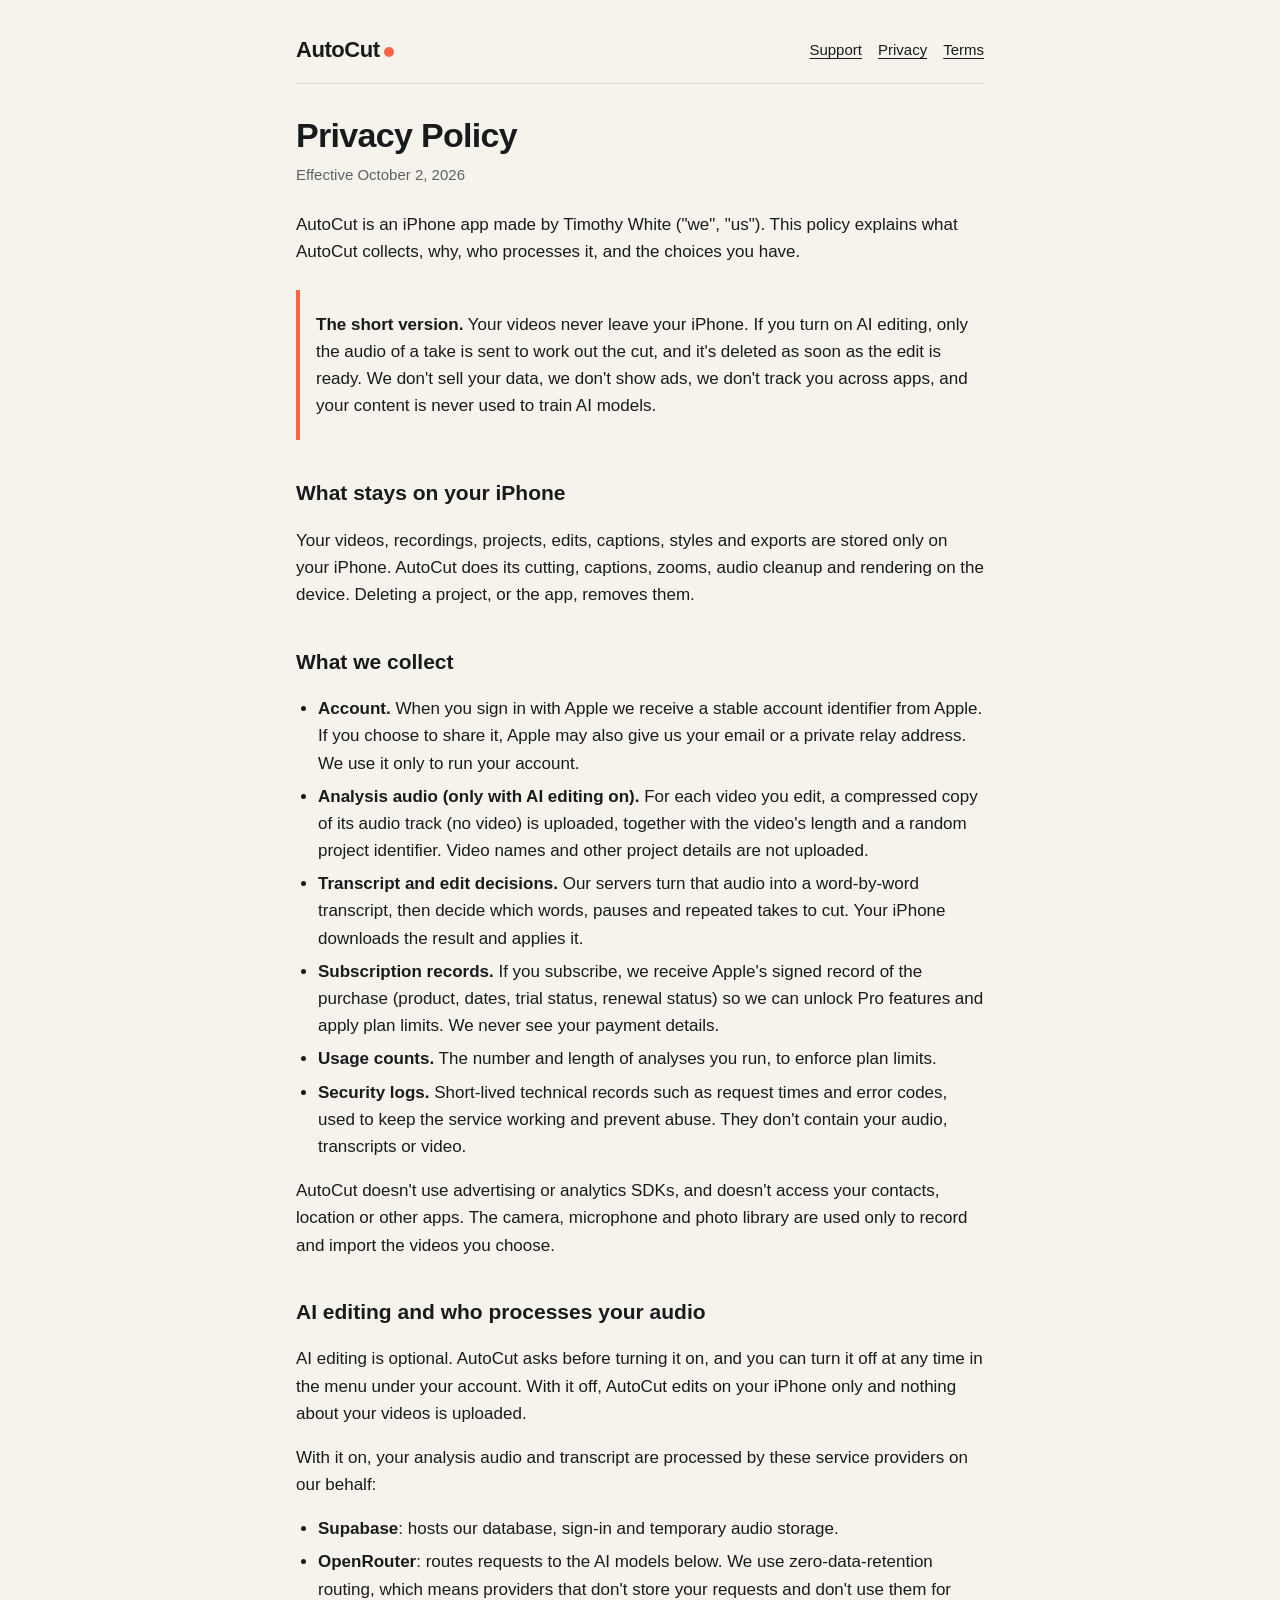
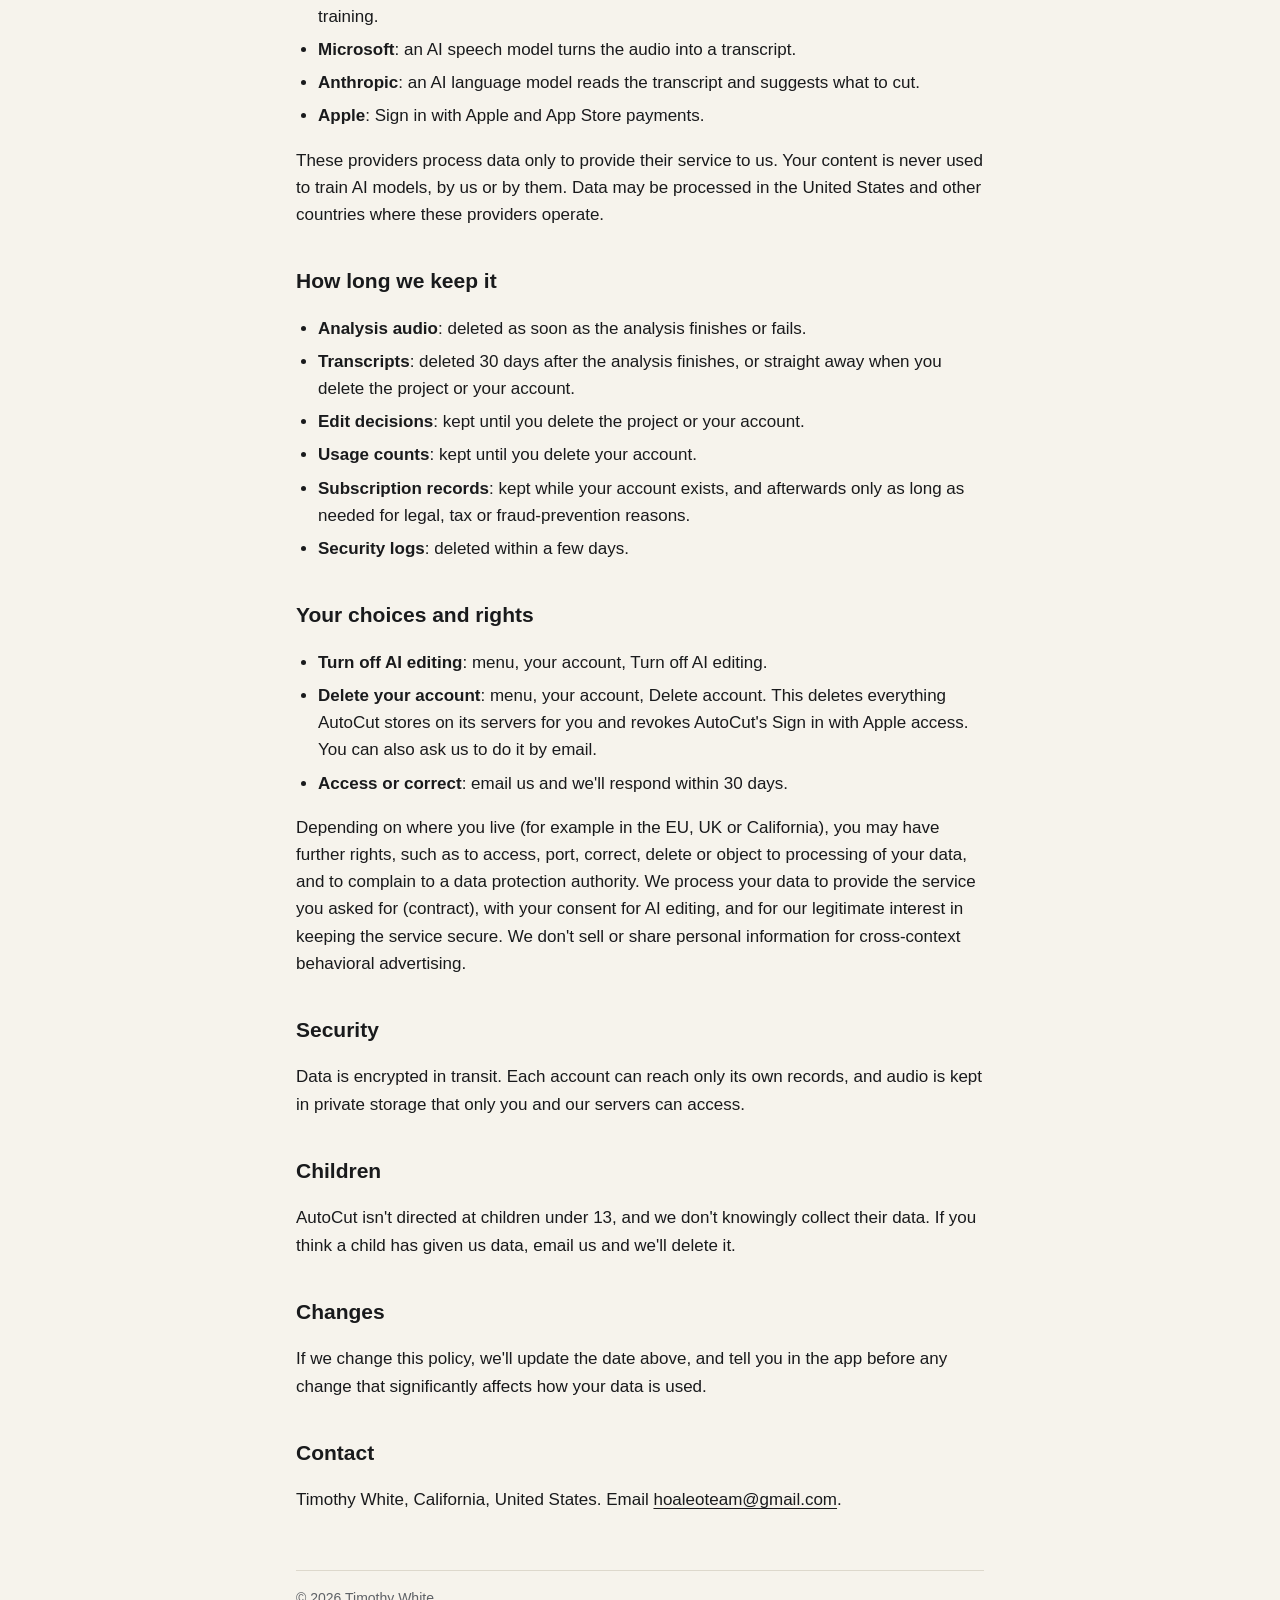
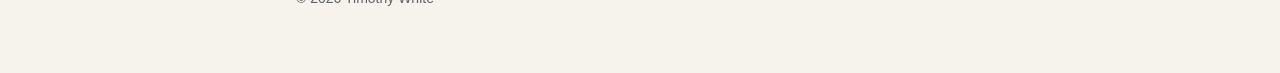
==== privacy.html @ c9849ebd "AutoCut support, privacy policy and terms" ====
<!doctype html>
<html lang="en">
<head>
<meta charset="utf-8">
<meta name="viewport" content="width=device-width, initial-scale=1">
<title>AutoCut Privacy Policy</title>
<meta name="description" content="What AutoCut collects, why, who processes it, how long it's kept, and your choices.">
<link rel="stylesheet" href="style.css">
</head>
<body>
<main>
<header>
  <a class="wordmark" href="./">AutoCut<span></span></a>
  <nav><a href="./">Support</a><a href="privacy.html">Privacy</a><a href="terms.html">Terms</a></nav>
</header>

<h1>Privacy Policy</h1>
<p class="meta">Effective October 2, 2026</p>

<p>AutoCut is an iPhone app made by Timothy White ("we", "us"). This policy explains what AutoCut collects, why, who processes it, and the choices you have.</p>

<div class="callout">
<p><strong>The short version.</strong> Your videos never leave your iPhone. If you turn on AI editing, only the audio of a take is sent to work out the cut, and it's deleted as soon as the edit is ready. We don't sell your data, we don't show ads, we don't track you across apps, and your content is never used to train AI models.</p>
</div>

<h2>What stays on your iPhone</h2>
<p>Your videos, recordings, projects, edits, captions, styles and exports are stored only on your iPhone. AutoCut does its cutting, captions, zooms, audio cleanup and rendering on the device. Deleting a project, or the app, removes them.</p>

<h2>What we collect</h2>
<ul>
  <li><strong>Account.</strong> When you sign in with Apple we receive a stable account identifier from Apple. If you choose to share it, Apple may also give us your email or a private relay address. We use it only to run your account.</li>
  <li><strong>Analysis audio (only with AI editing on).</strong> For each video you edit, a compressed copy of its audio track (no video) is uploaded, together with the video's length and a random project identifier. Video names and other project details are not uploaded.</li>
  <li><strong>Transcript and edit decisions.</strong> Our servers turn that audio into a word-by-word transcript, then decide which words, pauses and repeated takes to cut. Your iPhone downloads the result and applies it.</li>
  <li><strong>Subscription records.</strong> If you subscribe, we receive Apple's signed record of the purchase (product, dates, trial status, renewal status) so we can unlock Pro features and apply plan limits. We never see your payment details.</li>
  <li><strong>Usage counts.</strong> The number and length of analyses you run, to enforce plan limits.</li>
  <li><strong>Security logs.</strong> Short-lived technical records such as request times and error codes, used to keep the service working and prevent abuse. They don't contain your audio, transcripts or video.</li>
</ul>
<p>AutoCut doesn't use advertising or analytics SDKs, and doesn't access your contacts, location or other apps. The camera, microphone and photo library are used only to record and import the videos you choose.</p>

<h2>AI editing and who processes your audio</h2>
<p>AI editing is optional. AutoCut asks before turning it on, and you can turn it off at any time in the menu under your account. With it off, AutoCut edits on your iPhone only and nothing about your videos is uploaded.</p>
<p>With it on, your analysis audio and transcript are processed by these service providers on our behalf:</p>
<ul>
  <li><strong>Supabase</strong>: hosts our database, sign-in and temporary audio storage.</li>
  <li><strong>OpenRouter</strong>: routes requests to the AI models below. We use zero-data-retention routing, which means providers that don't store your requests and don't use them for training.</li>
  <li><strong>Microsoft</strong>: an AI speech model turns the audio into a transcript.</li>
  <li><strong>Anthropic</strong>: an AI language model reads the transcript and suggests what to cut.</li>
  <li><strong>Apple</strong>: Sign in with Apple and App Store payments.</li>
</ul>
<p>These providers process data only to provide their service to us. Your content is never used to train AI models, by us or by them. Data may be processed in the United States and other countries where these providers operate.</p>

<h2>How long we keep it</h2>
<ul>
  <li><strong>Analysis audio</strong>: deleted as soon as the analysis finishes or fails.</li>
  <li><strong>Transcripts</strong>: deleted 30 days after the analysis finishes, or straight away when you delete the project or your account.</li>
  <li><strong>Edit decisions</strong>: kept until you delete the project or your account.</li>
  <li><strong>Usage counts</strong>: kept until you delete your account.</li>
  <li><strong>Subscription records</strong>: kept while your account exists, and afterwards only as long as needed for legal, tax or fraud-prevention reasons.</li>
  <li><strong>Security logs</strong>: deleted within a few days.</li>
</ul>

<h2>Your choices and rights</h2>
<ul>
  <li><strong>Turn off AI editing</strong>: menu, your account, Turn off AI editing.</li>
  <li><strong>Delete your account</strong>: menu, your account, Delete account. This deletes everything AutoCut stores on its servers for you and revokes AutoCut's Sign in with Apple access. You can also ask us to do it by email.</li>
  <li><strong>Access or correct</strong>: email us and we'll respond within 30 days.</li>
</ul>
<p>Depending on where you live (for example in the EU, UK or California), you may have further rights, such as to access, port, correct, delete or object to processing of your data, and to complain to a data protection authority. We process your data to provide the service you asked for (contract), with your consent for AI editing, and for our legitimate interest in keeping the service secure. We don't sell or share personal information for cross-context behavioral advertising.</p>

<h2>Security</h2>
<p>Data is encrypted in transit. Each account can reach only its own records, and audio is kept in private storage that only you and our servers can access.</p>

<h2>Children</h2>
<p>AutoCut isn't directed at children under 13, and we don't knowingly collect their data. If you think a child has given us data, email us and we'll delete it.</p>

<h2>Changes</h2>
<p>If we change this policy, we'll update the date above, and tell you in the app before any change that significantly affects how your data is used.</p>

<h2>Contact</h2>
<p>Timothy White, California, United States. Email <a href="mailto:hoaleoteam@gmail.com">hoaleoteam@gmail.com</a>.</p>

<footer>© 2026 Timothy White</footer>
</main>
</body>
</html>
---- style.css ----
:root {
  --paper: #F6F3EC;
  --ink: #191A1C;
  --coral: #FF6347;
  --graphite: #5E6166;
  --rule: #DDD8CC;
  --bg: var(--paper);
  --text: var(--ink);
}
@media (prefers-color-scheme: dark) {
  :root {
    --bg: #191A1C;
    --text: #F6F3EC;
    --graphite: #A9ADB2;
    --rule: #33353A;
  }
}
* { box-sizing: border-box; }
html { -webkit-text-size-adjust: 100%; }
body {
  margin: 0;
  background: var(--bg);
  color: var(--text);
  font: 17px/1.6 -apple-system, BlinkMacSystemFont, "SF Pro Text", "Helvetica Neue", Arial, sans-serif;
}
main { max-width: 720px; margin: 0 auto; padding: 32px 16px 64px; }
header { display: flex; align-items: center; justify-content: space-between; gap: 12px; flex-wrap: wrap;
  padding-bottom: 16px; border-bottom: 1px solid var(--rule); margin-bottom: 32px; }
.wordmark { font-weight: 800; font-size: 22px; letter-spacing: -0.02em; color: var(--text); text-decoration: none; }
.wordmark span { display: inline-block; width: 10px; height: 10px; border-radius: 50%; background: var(--coral); margin-left: 4px; }
nav a { color: var(--text); margin-left: 16px; font-size: 15px; }
nav a:first-child { margin-left: 0; }
h1 { font-size: 34px; line-height: 1.15; letter-spacing: -0.02em; margin: 0 0 8px; }
h2 { font-size: 21px; margin: 36px 0 8px; }
.meta { color: var(--graphite); font-size: 15px; margin: 0 0 24px; }
.tagline { font-size: 20px; color: var(--graphite); margin-top: 0; }
a { color: inherit; text-underline-offset: 3px; }
ul { padding-left: 22px; }
li { margin: 6px 0; }
.callout { border-left: 4px solid var(--coral); padding: 4px 0 4px 16px; margin: 24px 0; }
footer { margin-top: 56px; padding-top: 16px; border-top: 1px solid var(--rule); color: var(--graphite); font-size: 14px; }
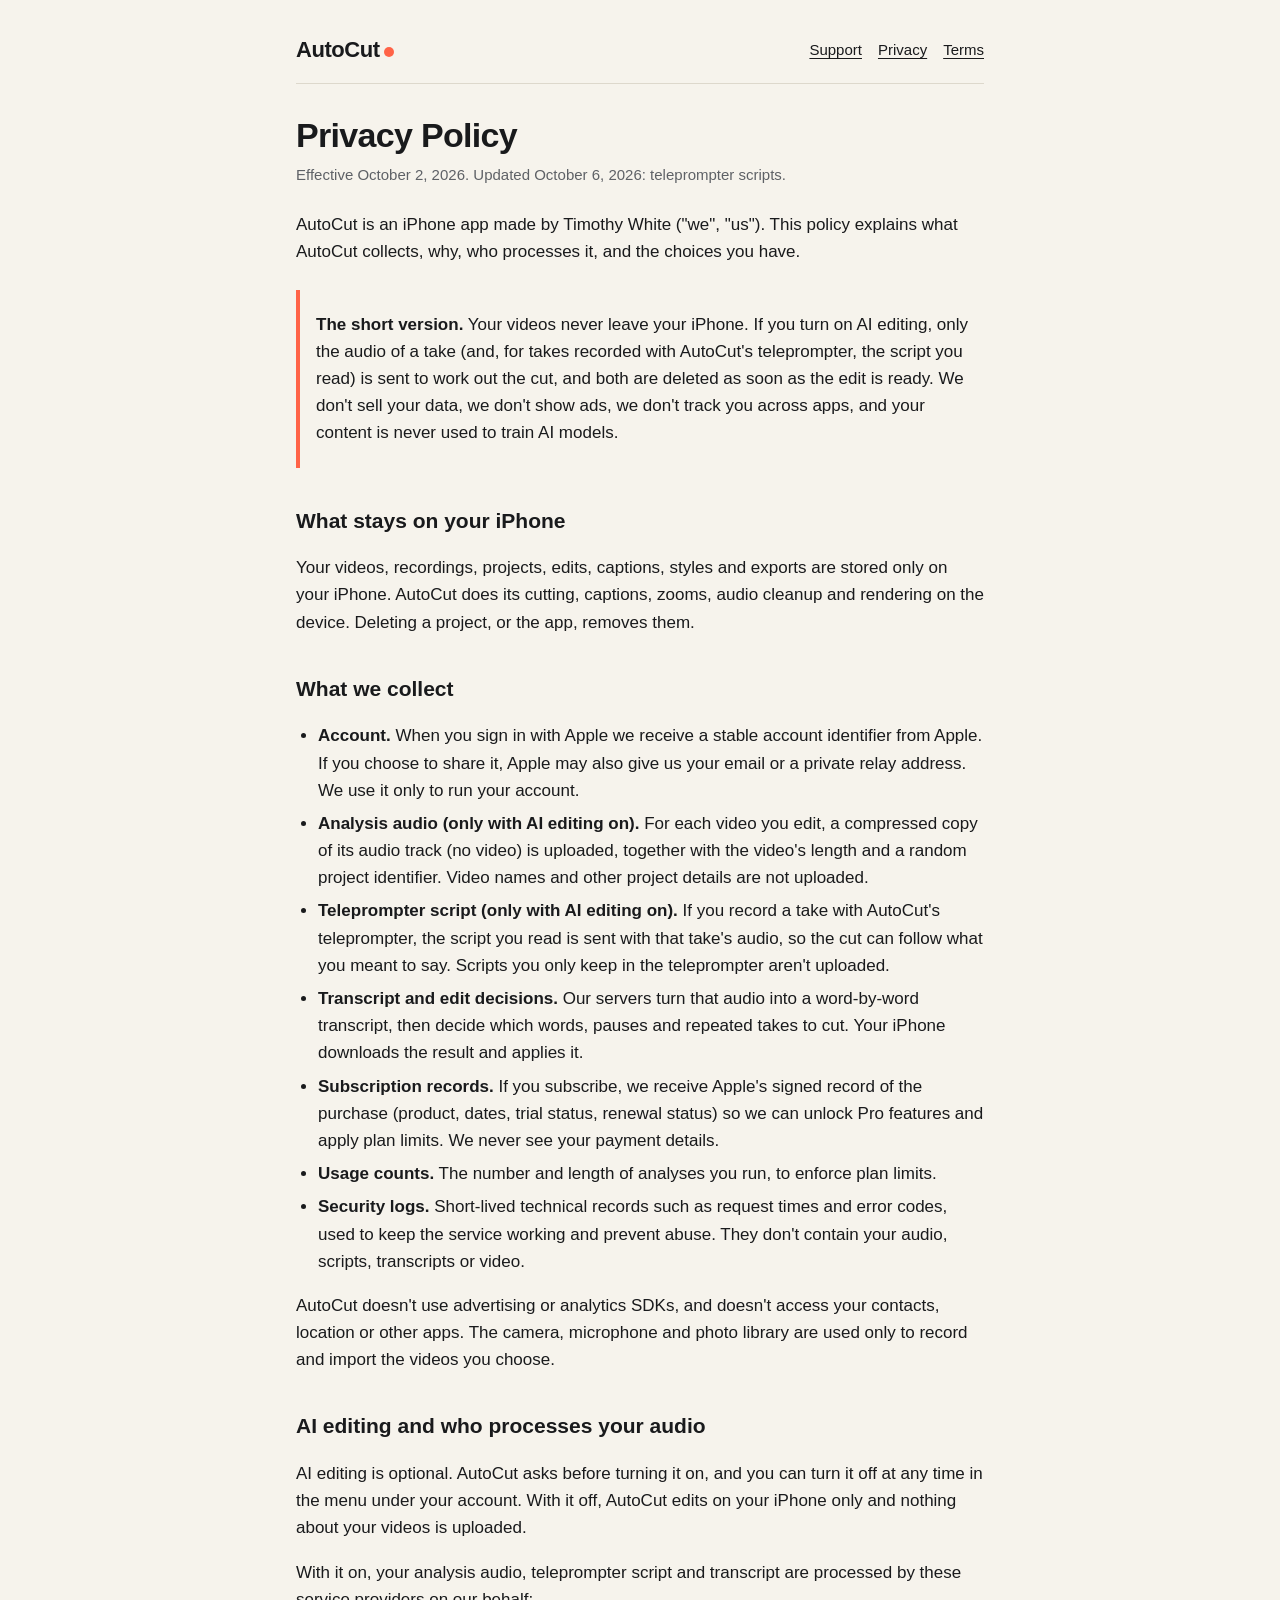
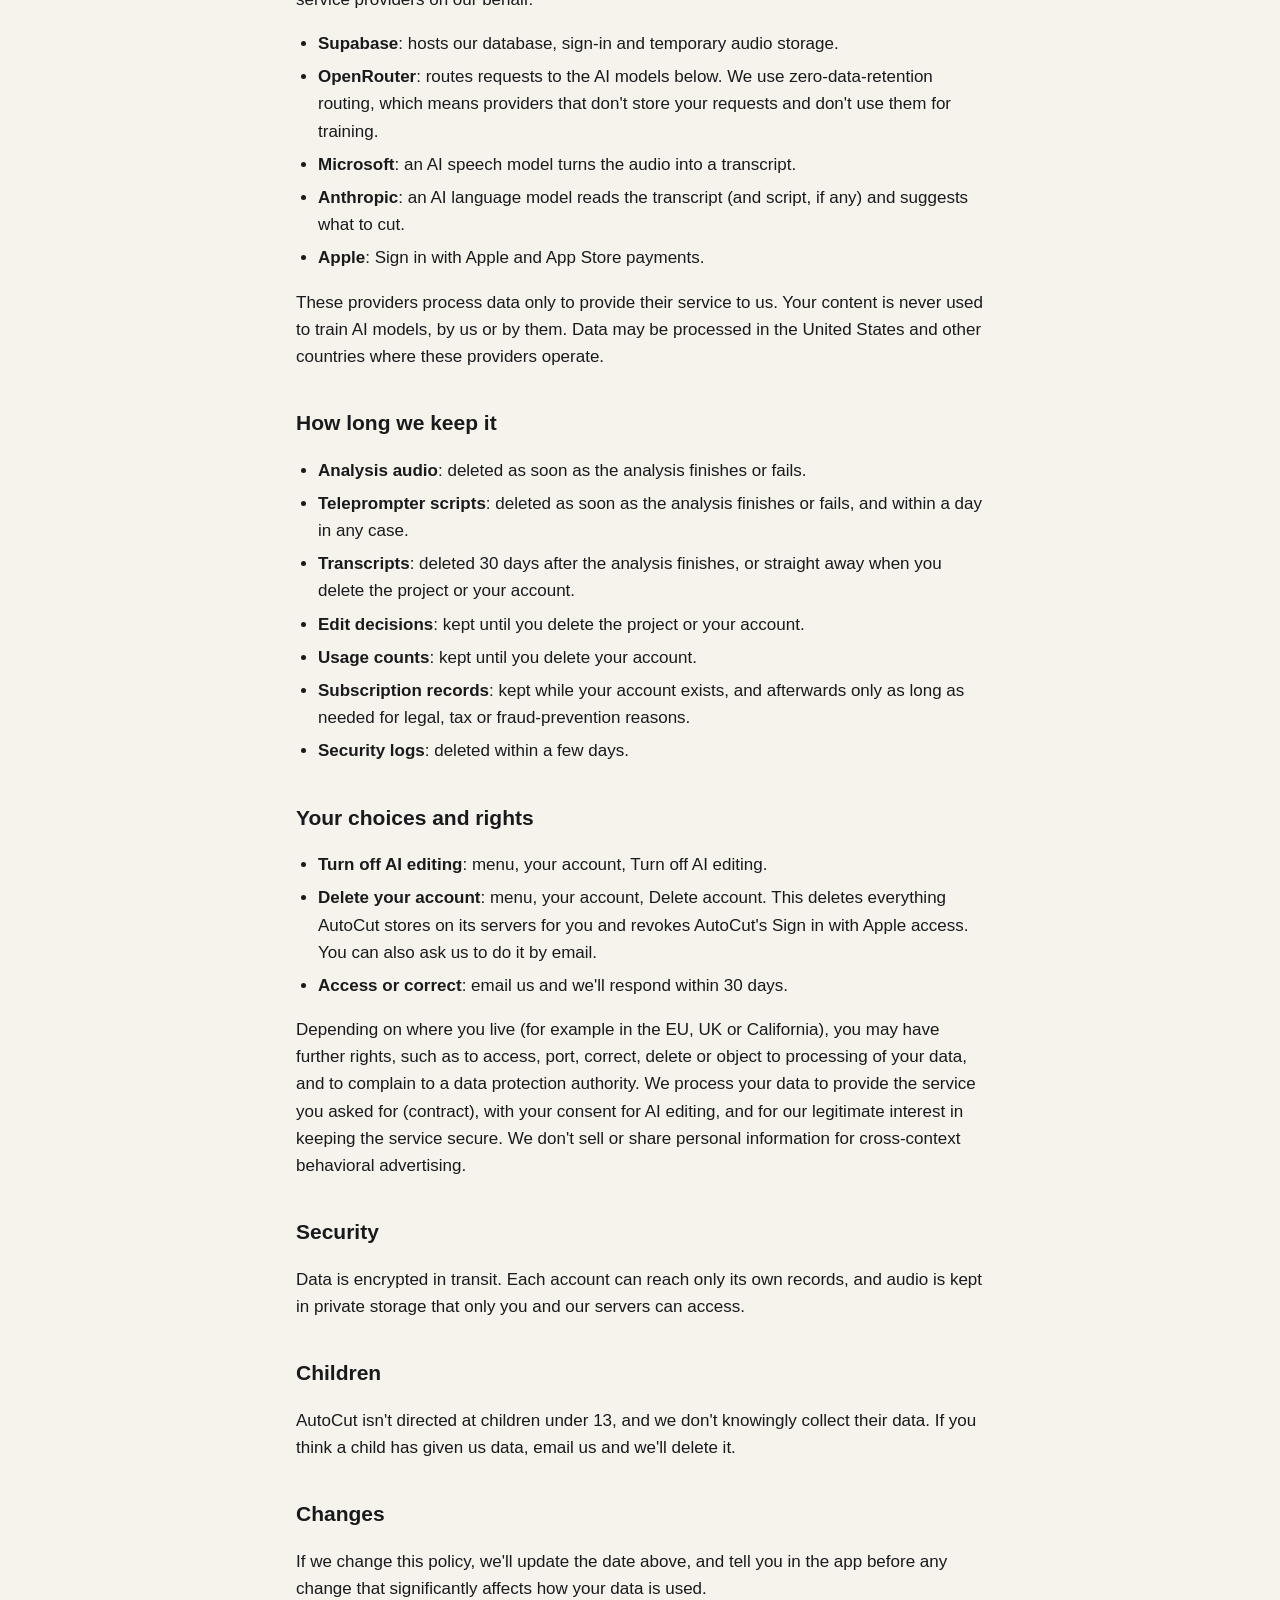
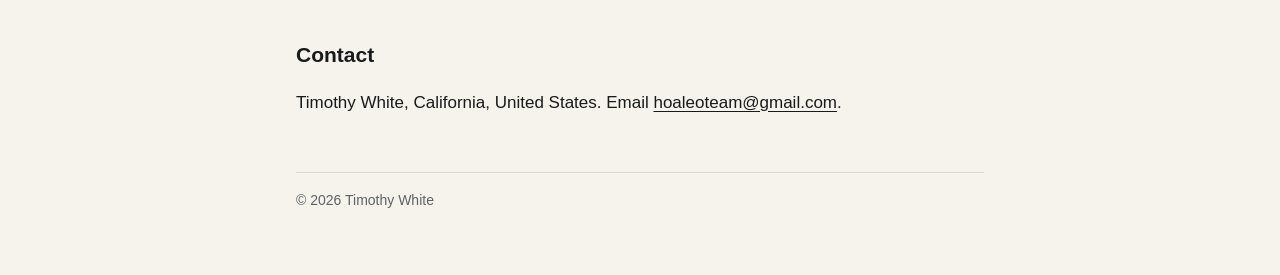
==== commit bc2cf32e: "Privacy policy: teleprompter scripts sent with AI editing, deleted with the audio Co-Authored-By: Cl" ====
--- a/privacy.html
+++ b/privacy.html
@@ -15,12 +15,12 @@
 </header>
 
 <h1>Privacy Policy</h1>
-<p class="meta">Effective October 2, 2026</p>
+<p class="meta">Effective October 2, 2026. Updated October 6, 2026: teleprompter scripts.</p>
 
 <p>AutoCut is an iPhone app made by Timothy White ("we", "us"). This policy explains what AutoCut collects, why, who processes it, and the choices you have.</p>
 
 <div class="callout">
-<p><strong>The short version.</strong> Your videos never leave your iPhone. If you turn on AI editing, only the audio of a take is sent to work out the cut, and it's deleted as soon as the edit is ready. We don't sell your data, we don't show ads, we don't track you across apps, and your content is never used to train AI models.</p>
+<p><strong>The short version.</strong> Your videos never leave your iPhone. If you turn on AI editing, only the audio of a take (and, for takes recorded with AutoCut's teleprompter, the script you read) is sent to work out the cut, and both are deleted as soon as the edit is ready. We don't sell your data, we don't show ads, we don't track you across apps, and your content is never used to train AI models.</p>
 </div>
 
 <h2>What stays on your iPhone</h2>
@@ -30,21 +30,22 @@
 <ul>
   <li><strong>Account.</strong> When you sign in with Apple we receive a stable account identifier from Apple. If you choose to share it, Apple may also give us your email or a private relay address. We use it only to run your account.</li>
   <li><strong>Analysis audio (only with AI editing on).</strong> For each video you edit, a compressed copy of its audio track (no video) is uploaded, together with the video's length and a random project identifier. Video names and other project details are not uploaded.</li>
+  <li><strong>Teleprompter script (only with AI editing on).</strong> If you record a take with AutoCut's teleprompter, the script you read is sent with that take's audio, so the cut can follow what you meant to say. Scripts you only keep in the teleprompter aren't uploaded.</li>
   <li><strong>Transcript and edit decisions.</strong> Our servers turn that audio into a word-by-word transcript, then decide which words, pauses and repeated takes to cut. Your iPhone downloads the result and applies it.</li>
   <li><strong>Subscription records.</strong> If you subscribe, we receive Apple's signed record of the purchase (product, dates, trial status, renewal status) so we can unlock Pro features and apply plan limits. We never see your payment details.</li>
   <li><strong>Usage counts.</strong> The number and length of analyses you run, to enforce plan limits.</li>
-  <li><strong>Security logs.</strong> Short-lived technical records such as request times and error codes, used to keep the service working and prevent abuse. They don't contain your audio, transcripts or video.</li>
+  <li><strong>Security logs.</strong> Short-lived technical records such as request times and error codes, used to keep the service working and prevent abuse. They don't contain your audio, scripts, transcripts or video.</li>
 </ul>
 <p>AutoCut doesn't use advertising or analytics SDKs, and doesn't access your contacts, location or other apps. The camera, microphone and photo library are used only to record and import the videos you choose.</p>
 
 <h2>AI editing and who processes your audio</h2>
 <p>AI editing is optional. AutoCut asks before turning it on, and you can turn it off at any time in the menu under your account. With it off, AutoCut edits on your iPhone only and nothing about your videos is uploaded.</p>
-<p>With it on, your analysis audio and transcript are processed by these service providers on our behalf:</p>
+<p>With it on, your analysis audio, teleprompter script and transcript are processed by these service providers on our behalf:</p>
 <ul>
   <li><strong>Supabase</strong>: hosts our database, sign-in and temporary audio storage.</li>
   <li><strong>OpenRouter</strong>: routes requests to the AI models below. We use zero-data-retention routing, which means providers that don't store your requests and don't use them for training.</li>
   <li><strong>Microsoft</strong>: an AI speech model turns the audio into a transcript.</li>
-  <li><strong>Anthropic</strong>: an AI language model reads the transcript and suggests what to cut.</li>
+  <li><strong>Anthropic</strong>: an AI language model reads the transcript (and script, if any) and suggests what to cut.</li>
   <li><strong>Apple</strong>: Sign in with Apple and App Store payments.</li>
 </ul>
 <p>These providers process data only to provide their service to us. Your content is never used to train AI models, by us or by them. Data may be processed in the United States and other countries where these providers operate.</p>
@@ -52,6 +53,7 @@
 <h2>How long we keep it</h2>
 <ul>
   <li><strong>Analysis audio</strong>: deleted as soon as the analysis finishes or fails.</li>
+  <li><strong>Teleprompter scripts</strong>: deleted as soon as the analysis finishes or fails, and within a day in any case.</li>
   <li><strong>Transcripts</strong>: deleted 30 days after the analysis finishes, or straight away when you delete the project or your account.</li>
   <li><strong>Edit decisions</strong>: kept until you delete the project or your account.</li>
   <li><strong>Usage counts</strong>: kept until you delete your account.</li>
